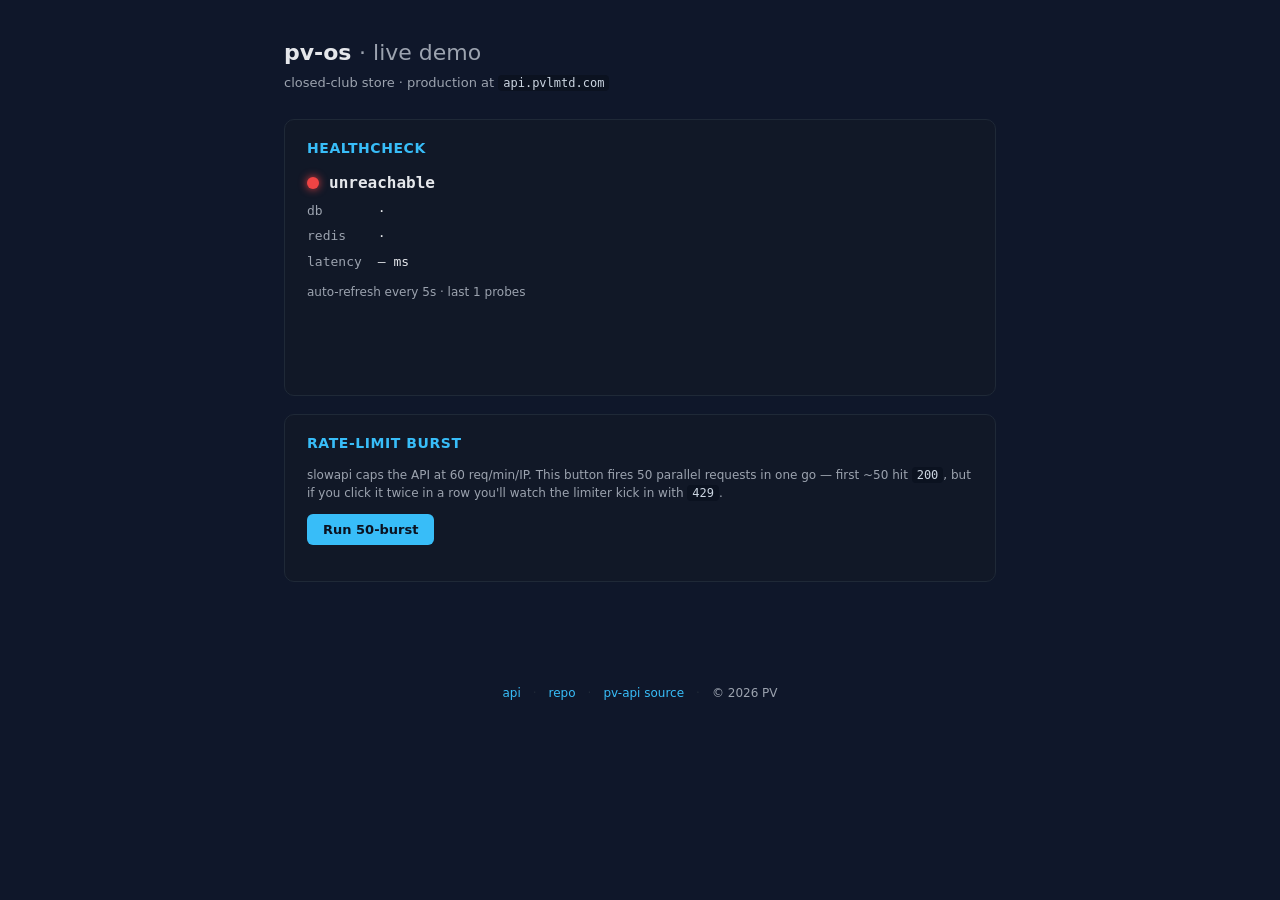
==== index.html @ c045b88c "[pv-demo] initial scaffold Vanilla HTML+CSS+JS (no build, no deps) live demo for the pv-os stack. Hi" ====
<!doctype html>
<html lang="en">
<head>
<meta charset="utf-8" />
<meta name="viewport" content="width=device-width, initial-scale=1" />
<title>pv-os · live demo</title>
<meta name="description" content="Live status of the PV OS production stack at api.pvlmtd.com." />
<link rel="stylesheet" href="styles.css" />
</head>
<body>

<header>
  <h1>pv-os <span class="muted">· live demo</span></h1>
  <p class="muted">closed-club store · production at <code>api.pvlmtd.com</code></p>
</header>

<main>

  <section class="card" id="healthz-card">
    <h2>healthcheck</h2>
    <div class="hc-grid">
      <div class="hc-status">
        <span class="dot" id="hc-dot" data-state="pending"></span>
        <span id="hc-state">…</span>
      </div>
      <div class="hc-line"><span class="muted">db</span>     <span id="hc-db">·</span></div>
      <div class="hc-line"><span class="muted">redis</span>  <span id="hc-redis">·</span></div>
      <div class="hc-line"><span class="muted">latency</span><span id="hc-ms">— ms</span></div>
    </div>
    <p class="muted small">auto-refresh every 5s · last <span id="hc-count">0</span> probes</p>
    <svg id="spark" viewBox="0 0 600 60" preserveAspectRatio="none" aria-label="latency sparkline">
      <polyline id="spark-line" fill="none" stroke="currentColor" stroke-width="1.5" points="" />
    </svg>
  </section>

  <section class="card">
    <h2>rate-limit burst</h2>
    <p class="muted small">
      slowapi caps the API at 60 req/min/IP. This button fires 50 parallel
      requests in one go — first ~50 hit <code>200</code>, but if you click
      it twice in a row you'll watch the limiter kick in with <code>429</code>.
    </p>
    <button id="burst-btn" type="button">Run 50-burst</button>
    <div class="bar-chart" id="burst-out" aria-live="polite"></div>
  </section>

</main>

<footer>
  <span><a href="https://api.pvlmtd.com/healthz" target="_blank" rel="noopener">api</a></span>
  <span class="sep">·</span>
  <span><a href="https://github.com/pvceowner-ops/pv-demo" target="_blank" rel="noopener">repo</a></span>
  <span class="sep">·</span>
  <span><a href="https://github.com/pvceowner-ops/pv-api" target="_blank" rel="noopener">pv-api source</a></span>
  <span class="sep">·</span>
  <span class="muted">© 2026 PV</span>
</footer>

<script src="app.js"></script>
</body>
</html>
---- styles.css ----
/* pv-demo — vanilla CSS, dark theme matching D:\pv\pv-devops-map.html palette */

:root {
  --bg: #0f172a;
  --panel: #111827;
  --text: #e5e7eb;
  --muted: #9ca3af;
  --accent: #38bdf8;
  --ok: #22c55e;
  --warn: #f59e0b;
  --bad: #ef4444;
  --border: #1f2937;
  --code-bg: #0b1220;
}

* { box-sizing: border-box; }

html, body {
  margin: 0;
  padding: 0;
  background: var(--bg);
  color: var(--text);
  font-family: ui-sans-serif, system-ui, -apple-system, "Segoe UI", Roboto, sans-serif;
  font-size: 15px;
  line-height: 1.5;
}

header {
  padding: 36px 24px 8px;
  max-width: 760px;
  margin: 0 auto;
}
header h1 {
  font-size: 22px;
  margin: 0 0 4px;
  font-weight: 600;
}
header .muted {
  font-weight: 400;
}
header p {
  margin: 0;
  font-size: 13px;
}

main {
  padding: 18px 24px 60px;
  max-width: 760px;
  margin: 0 auto;
}

.card {
  background: var(--panel);
  border: 1px solid var(--border);
  border-radius: 10px;
  padding: 18px 22px 22px;
  margin-bottom: 18px;
  color: var(--text);
}
.card h2 {
  font-size: 14px;
  margin: 0 0 12px;
  color: var(--accent);
  text-transform: uppercase;
  letter-spacing: 0.04em;
}

.muted { color: var(--muted); }
.small { font-size: 12px; }
code {
  background: var(--code-bg);
  padding: 1px 5px;
  border-radius: 4px;
  font-size: 12px;
  color: #cbd5e1;
}

/* healthcheck card */
.hc-grid {
  display: grid;
  grid-template-columns: auto 1fr;
  gap: 6px 16px;
  font-family: ui-monospace, SFMono-Regular, Menlo, monospace;
  font-size: 13px;
  margin-bottom: 8px;
}
.hc-status {
  grid-column: 1 / -1;
  display: flex;
  align-items: center;
  gap: 10px;
  font-weight: 600;
  font-size: 16px;
}
.hc-line {
  display: contents;
}
.hc-line > .muted {
  text-align: left;
}
.dot {
  width: 12px;
  height: 12px;
  border-radius: 50%;
  background: var(--muted);
  display: inline-block;
  flex-shrink: 0;
  transition: background 0.2s ease;
}
.dot[data-state="ok"]      { background: var(--ok); box-shadow: 0 0 8px var(--ok); }
.dot[data-state="degraded"]{ background: var(--warn); box-shadow: 0 0 8px var(--warn); }
.dot[data-state="down"]    { background: var(--bad); box-shadow: 0 0 8px var(--bad); }
.dot[data-state="pending"] { background: var(--muted); }

#spark {
  width: 100%;
  height: 60px;
  color: var(--accent);
  margin-top: 4px;
  display: block;
}

/* burst card */
button#burst-btn {
  background: var(--accent);
  color: #0b1220;
  border: 0;
  border-radius: 6px;
  padding: 8px 16px;
  font-weight: 600;
  font-size: 13px;
  cursor: pointer;
  font-family: inherit;
}
button#burst-btn:hover { filter: brightness(1.08); }
button#burst-btn:disabled {
  opacity: 0.5;
  cursor: progress;
}

.bar-chart {
  margin-top: 14px;
  display: grid;
  gap: 4px;
  font-family: ui-monospace, SFMono-Regular, Menlo, monospace;
  font-size: 13px;
}
.bar-row {
  display: grid;
  grid-template-columns: 48px 1fr 36px;
  align-items: center;
  gap: 8px;
}
.bar {
  background: var(--accent);
  height: 14px;
  border-radius: 3px;
  min-width: 2px;
}
.bar-row[data-code^="2"] .bar { background: var(--ok); }
.bar-row[data-code^="4"] .bar { background: var(--warn); }
.bar-row[data-code^="5"] .bar,
.bar-row[data-code="0"]  .bar { background: var(--bad); }

footer {
  text-align: center;
  font-size: 12px;
  color: var(--muted);
  padding: 24px;
  display: flex;
  justify-content: center;
  flex-wrap: wrap;
  gap: 8px 12px;
}
footer a { color: var(--accent); text-decoration: none; }
footer a:hover { text-decoration: underline; }
.sep { color: var(--border); }
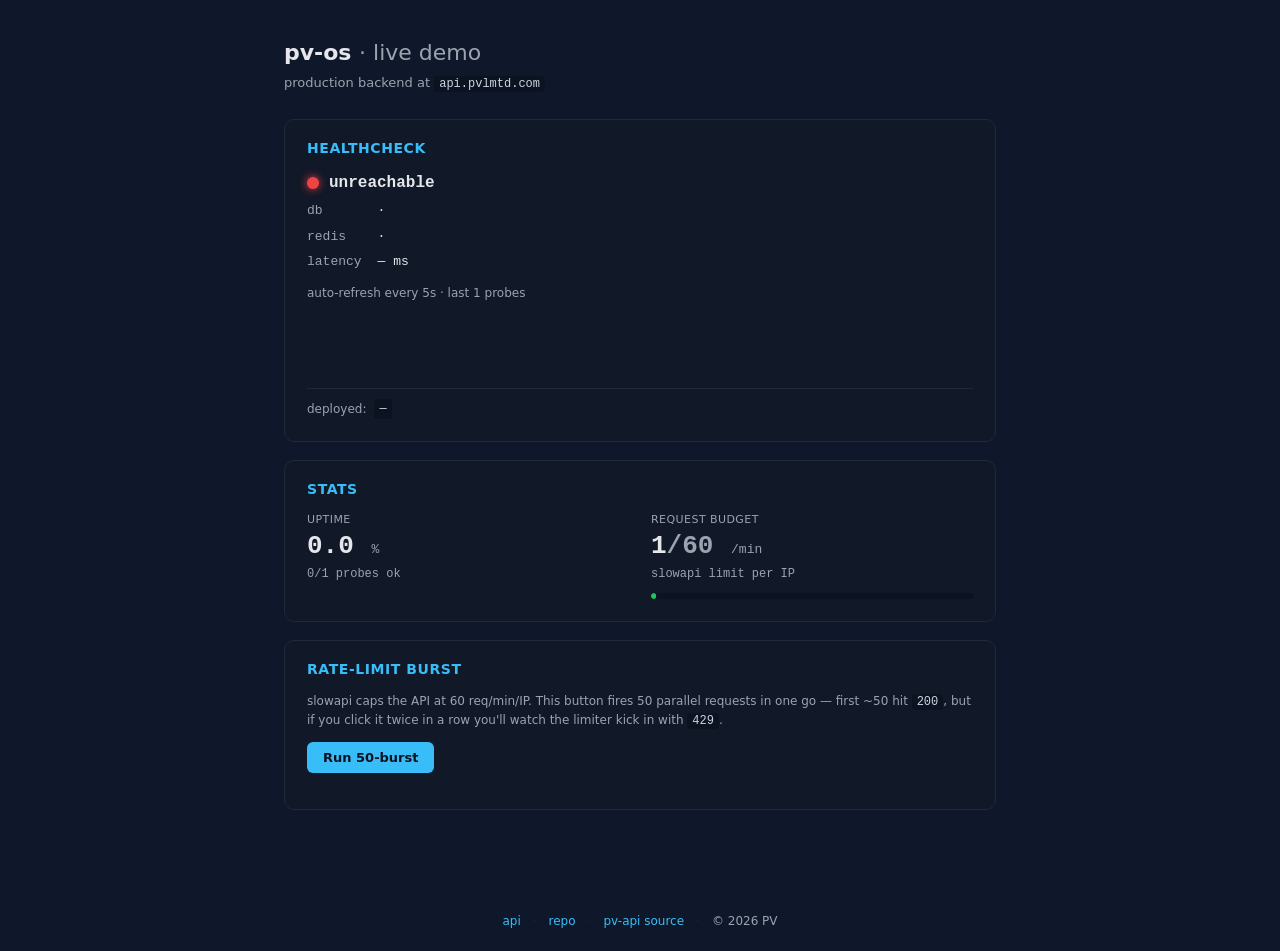
==== commit e8190263: "[pv-demo] v2 widgets: deploy SHA, uptime %, request budget meter Three additions on top of the v1 he" ====
--- a/index.html
+++ b/index.html
@@ -4,14 +4,14 @@
 <meta charset="utf-8" />
 <meta name="viewport" content="width=device-width, initial-scale=1" />
 <title>pv-os · live demo</title>
-<meta name="description" content="Live status of the PV OS production stack at api.pvlmtd.com." />
+<meta name="description" content="Live status of the pv-os production stack at api.pvlmtd.com." />
 <link rel="stylesheet" href="styles.css" />
 </head>
 <body>
 
 <header>
   <h1>pv-os <span class="muted">· live demo</span></h1>
-  <p class="muted">closed-club store · production at <code>api.pvlmtd.com</code></p>
+  <p class="muted">production backend at <code>api.pvlmtd.com</code></p>
 </header>
 
 <main>
@@ -31,6 +31,32 @@
     <svg id="spark" viewBox="0 0 600 60" preserveAspectRatio="none" aria-label="latency sparkline">
       <polyline id="spark-line" fill="none" stroke="currentColor" stroke-width="1.5" points="" />
     </svg>
+    <div class="version-line">
+      <span class="muted small">deployed:</span>
+      <code id="hc-version" class="version-tag" title="click to copy">—</code>
+    </div>
+  </section>
+
+  <section class="card" id="stats-card">
+    <h2>stats</h2>
+    <div class="stats-grid">
+      <div class="stat">
+        <div class="stat-label">uptime</div>
+        <div class="stat-value" id="stat-uptime">— <span class="stat-unit">%</span></div>
+        <div class="stat-sub muted small" id="stat-uptime-sub">of last 0 probes</div>
+      </div>
+      <div class="stat">
+        <div class="stat-label">request budget</div>
+        <div class="stat-value">
+          <span id="stat-budget-used">0</span><span class="muted">/60</span>
+          <span class="stat-unit">/min</span>
+        </div>
+        <div class="stat-sub muted small">slowapi limit per IP</div>
+        <div class="meter">
+          <div class="meter-fill" id="stat-budget-fill" style="width:0%"></div>
+        </div>
+      </div>
+    </div>
   </section>
 
   <section class="card">
--- a/styles.css
+++ b/styles.css
@@ -120,6 +120,78 @@
   display: block;
 }
 
+.version-line {
+  margin-top: 14px;
+  padding-top: 10px;
+  border-top: 1px solid var(--border);
+  font-size: 12px;
+  display: flex;
+  align-items: center;
+  gap: 8px;
+}
+.version-tag {
+  cursor: pointer;
+  user-select: all;
+  transition: background 0.15s ease;
+}
+.version-tag:hover {
+  background: #142036;
+}
+
+/* stats card */
+.stats-grid {
+  display: grid;
+  grid-template-columns: 1fr 1fr;
+  gap: 18px 22px;
+}
+@media (max-width: 540px) {
+  .stats-grid { grid-template-columns: 1fr; }
+}
+.stat {
+  display: flex;
+  flex-direction: column;
+  gap: 4px;
+}
+.stat-label {
+  font-size: 11px;
+  color: var(--muted);
+  text-transform: uppercase;
+  letter-spacing: 0.04em;
+}
+.stat-value {
+  font-family: ui-monospace, SFMono-Regular, Menlo, monospace;
+  font-size: 26px;
+  font-weight: 600;
+  color: var(--text);
+  line-height: 1.1;
+}
+.stat-unit {
+  font-size: 13px;
+  font-weight: 400;
+  color: var(--muted);
+  margin-left: 2px;
+}
+.stat-sub {
+  font-family: ui-monospace, SFMono-Regular, Menlo, monospace;
+}
+
+.meter {
+  margin-top: 6px;
+  height: 6px;
+  background: var(--code-bg);
+  border-radius: 3px;
+  overflow: hidden;
+}
+.meter-fill {
+  height: 100%;
+  background: var(--accent);
+  border-radius: 3px;
+  transition: width 0.3s ease, background 0.3s ease;
+}
+.meter-fill[data-state="ok"]   { background: var(--ok); }
+.meter-fill[data-state="warn"] { background: var(--warn); }
+.meter-fill[data-state="bad"]  { background: var(--bad); }
+
 /* burst card */
 button#burst-btn {
   background: var(--accent);
